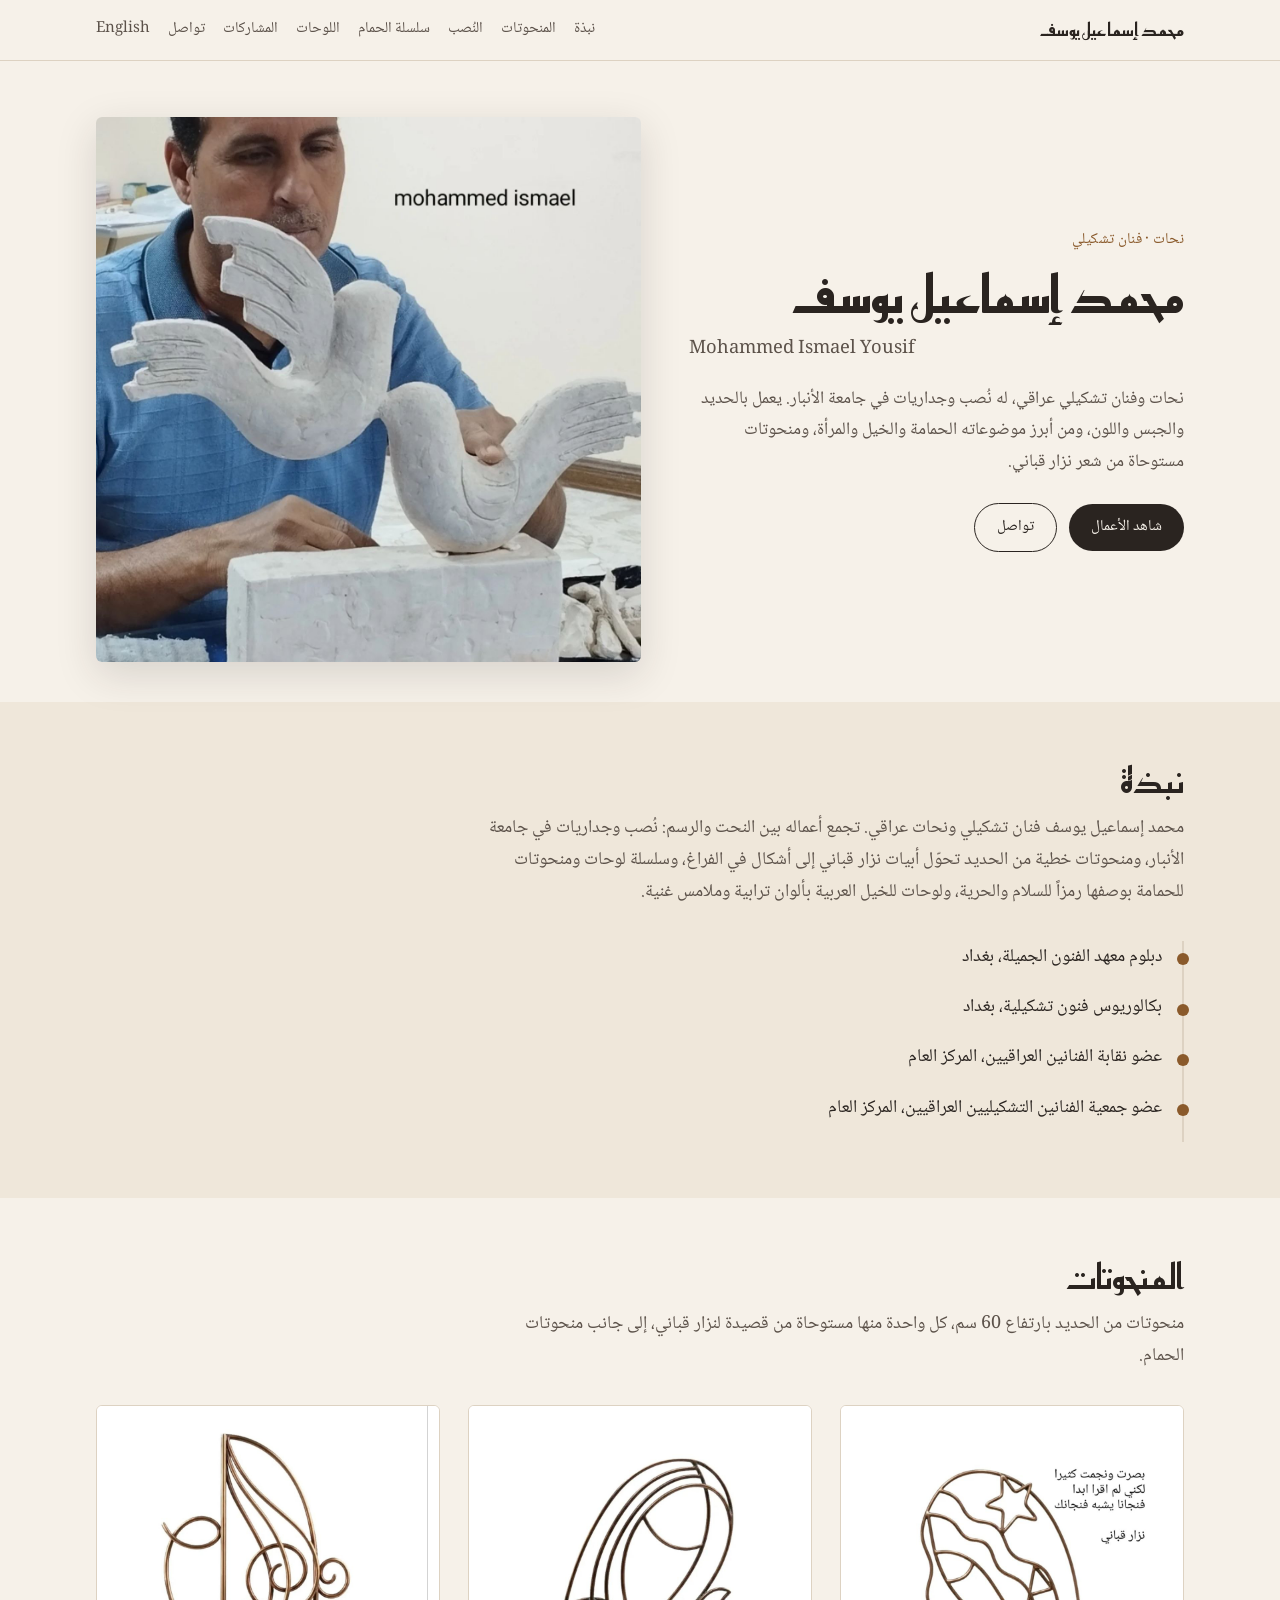
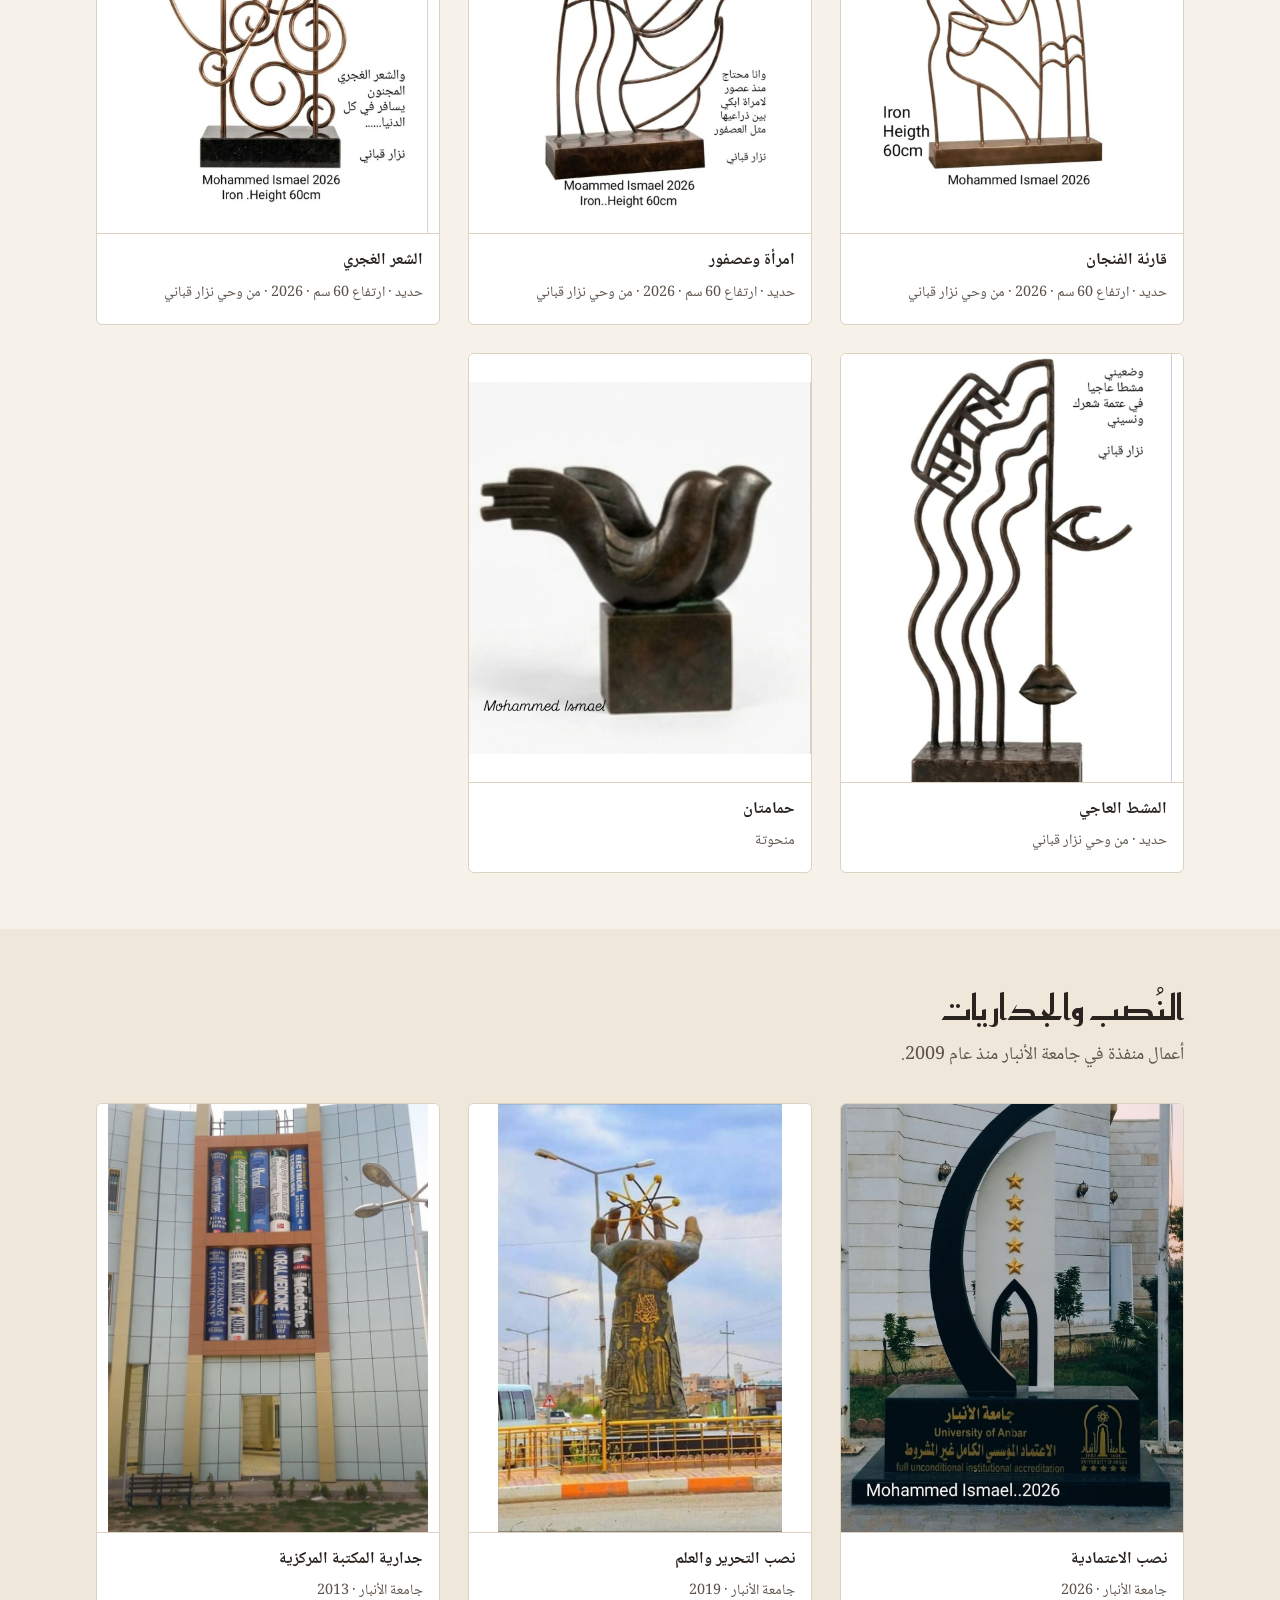
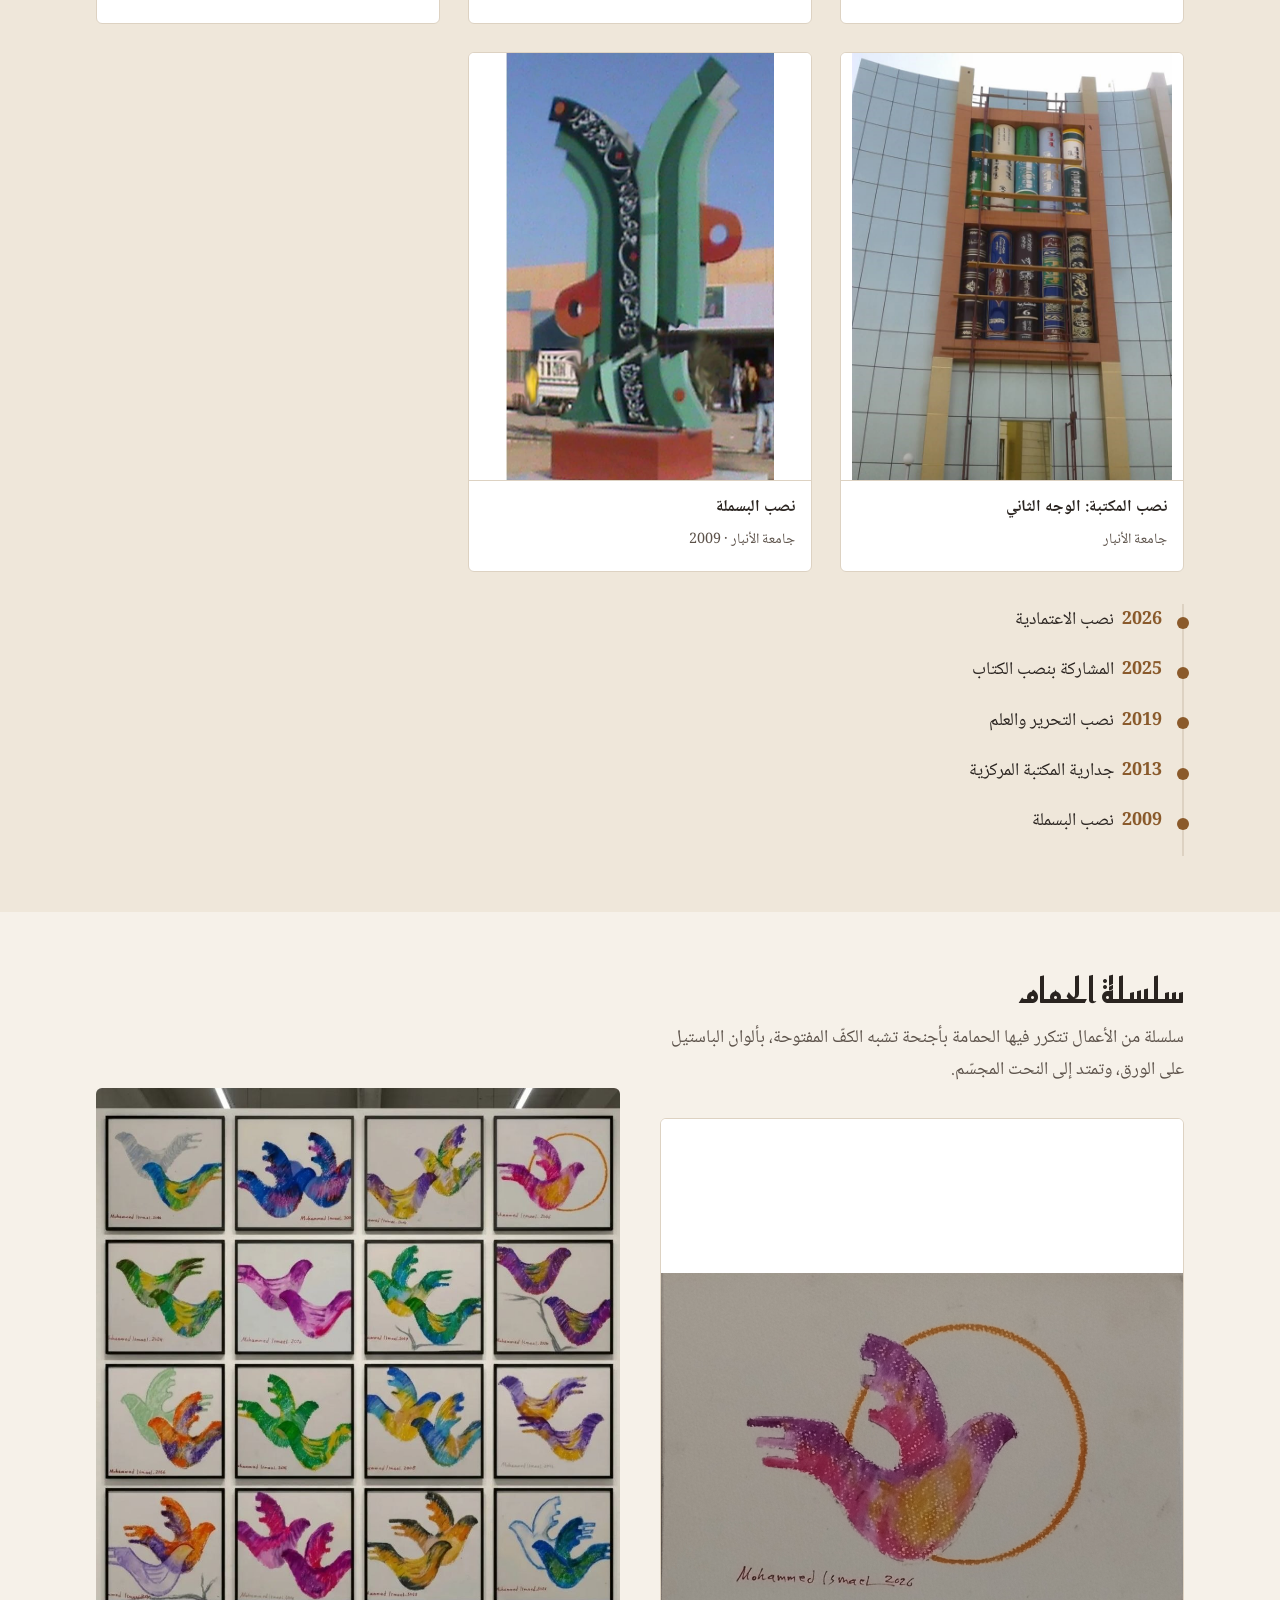
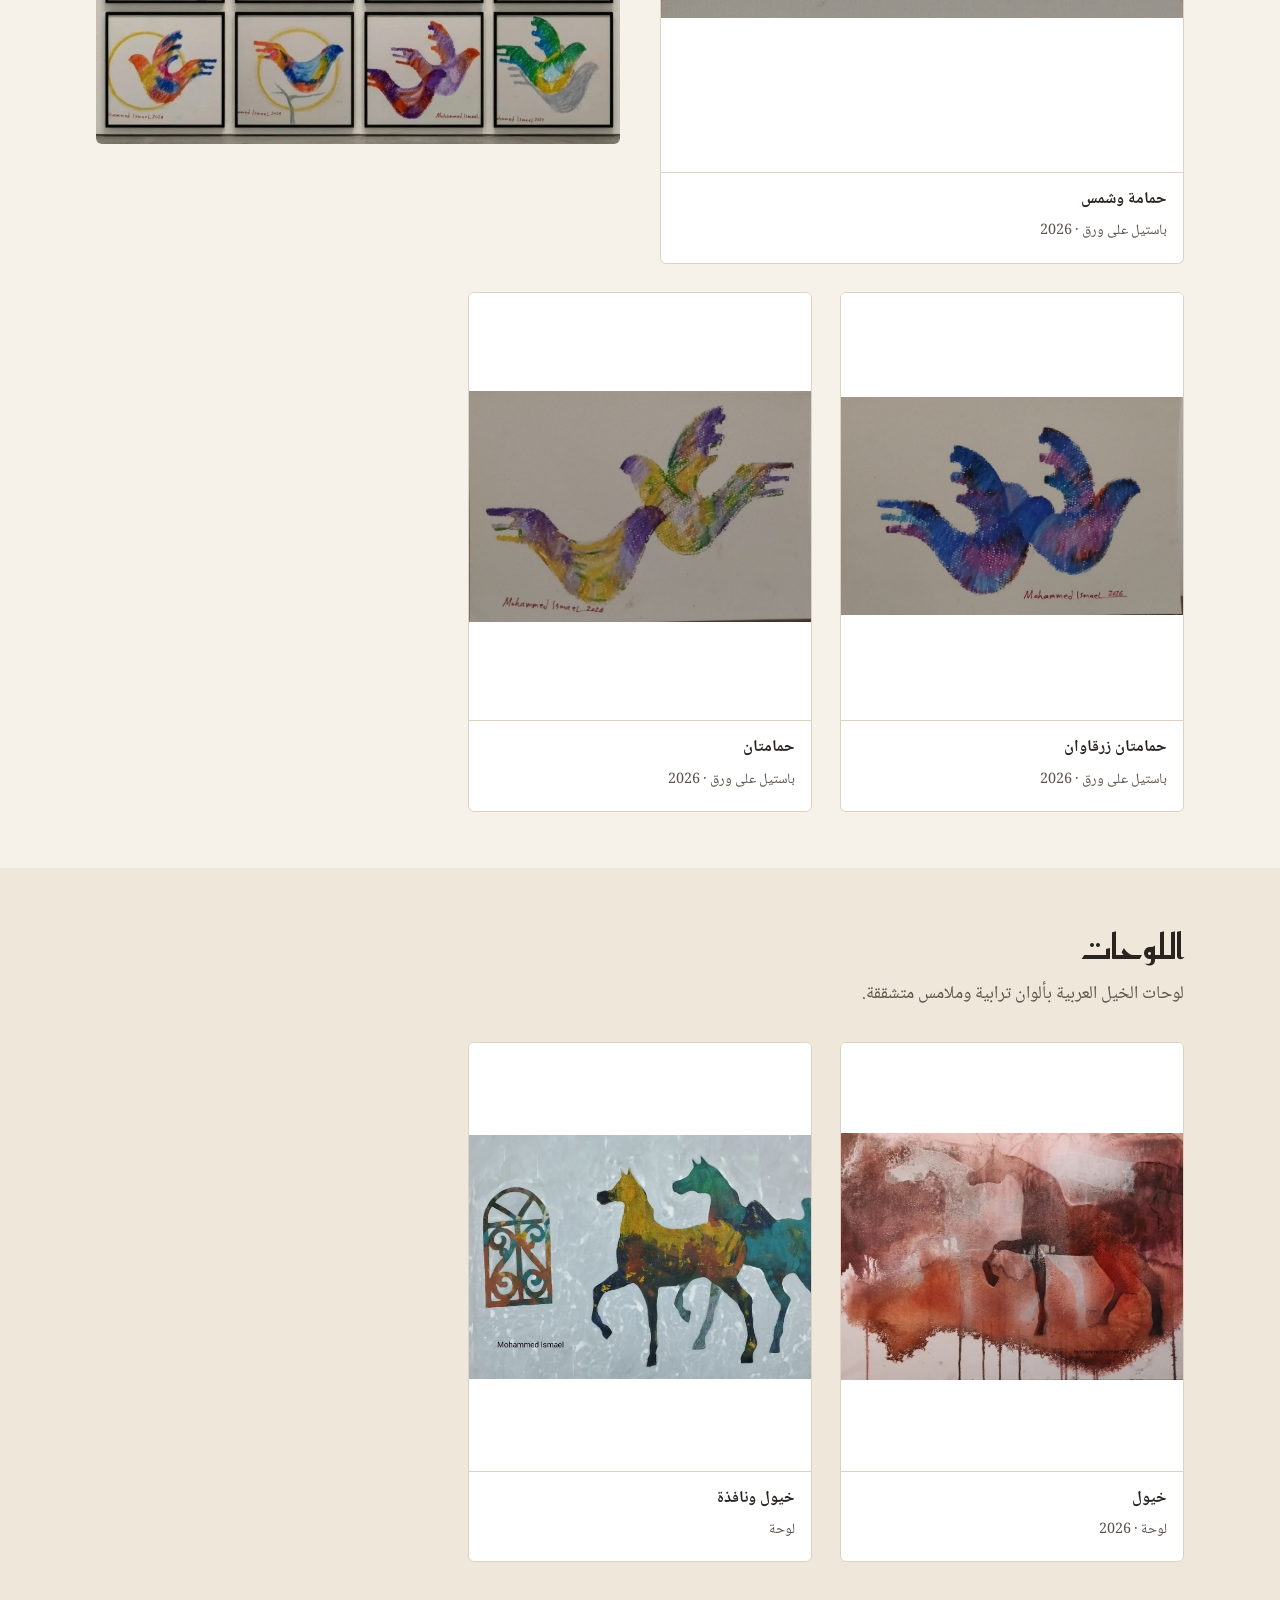
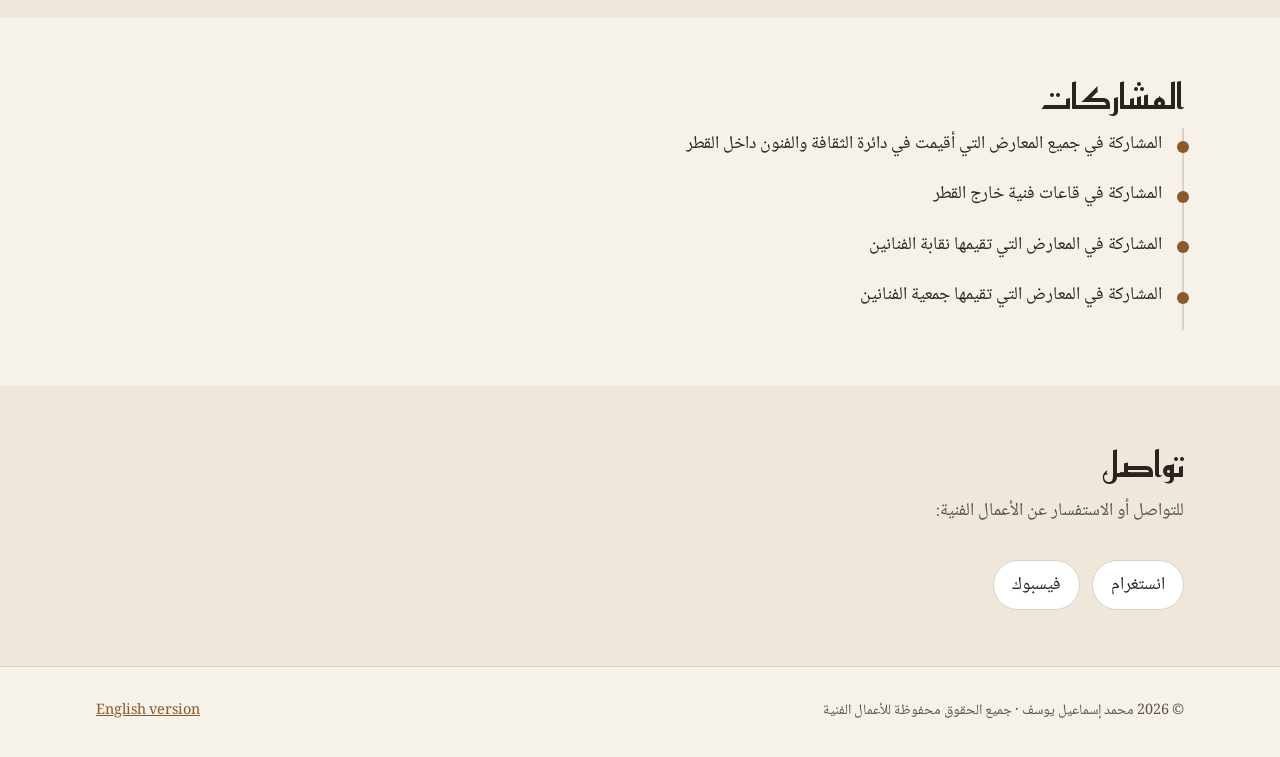
==== index.html @ b10c2618 "Add files via upload" ====
<!doctype html>
<html lang="ar" dir="rtl">
<head>
  <meta charset="utf-8">
  <meta name="viewport" content="width=device-width, initial-scale=1">
  <title>محمد إسماعيل يوسف | نحات وفنان تشكيلي</title>
  <meta name="description" content="الموقع الرسمي للفنان محمد إسماعيل يوسف (Mohammed Ismael)، نحات وفنان تشكيلي عراقي. نُصب وجداريات في جامعة الأنبار، ومنحوتات الحديد المستوحاة من شعر نزار قباني، وسلسلة الحمام، ولوحات الخيول.">
  <meta name="author" content="محمد إسماعيل يوسف">
  <link rel="canonical" href="https://mohammedismael-art.github.io/">
  <link rel="alternate" hreflang="ar" href="https://mohammedismael-art.github.io/">
  <link rel="alternate" hreflang="en" href="https://mohammedismael-art.github.io/en/">
  <link rel="alternate" hreflang="x-default" href="https://mohammedismael-art.github.io/">

  <meta property="og:type" content="profile">
  <meta property="og:title" content="محمد إسماعيل يوسف | نحات وفنان تشكيلي">
  <meta property="og:description" content="منحوتات ونُصب ولوحات الفنان محمد إسماعيل يوسف.">
  <meta property="og:url" content="https://mohammedismael-art.github.io/">
  <meta property="og:image" content="https://mohammedismael-art.github.io/images/artist-mohammed-ismael-studio.jpg">
  <meta property="og:locale" content="ar_IQ">
  <meta name="twitter:card" content="summary_large_image">

  <link rel="preconnect" href="https://fonts.googleapis.com">
  <link rel="preconnect" href="https://fonts.gstatic.com" crossorigin>
  <link href="https://fonts.googleapis.com/css2?family=Noto+Naskh+Arabic:wght@400;600&family=Reem+Kufi:wght@500;600&display=swap" rel="stylesheet">
  <link rel="stylesheet" href="style.css">

  <script type="application/ld+json">
  {
    "@context": "https://schema.org",
    "@graph": [
      {
        "@type": "ProfilePage",
        "@id": "https://mohammedismael-art.github.io/#profile",
        "url": "https://mohammedismael-art.github.io/",
        "name": "محمد إسماعيل يوسف | نحات وفنان تشكيلي",
        "inLanguage": "ar",
        "mainEntity": { "@id": "https://mohammedismael-art.github.io/#person" }
      },
      {
        "@type": "Person",
        "@id": "https://mohammedismael-art.github.io/#person",
        "name": "محمد إسماعيل يوسف",
        "alternateName": ["Mohammed Ismael", "Mohammed Ismael Yousif", "Mohammed Ismaeil", "Mohammed Asmaeil", "محمد إسماعيل", "محمد اسماعيل"],
        "gender": "Male",
        "url": "https://mohammedismael-art.github.io/",
        "image": "https://mohammedismael-art.github.io/images/artist-mohammed-ismael-studio.jpg",
        "description": "نحات وفنان تشكيلي عراقي، له نُصب وجداريات في جامعة الأنبار.",
        "jobTitle": "نحات وفنان تشكيلي",
        "nationality": { "@type": "Country", "name": "العراق", "sameAs": "https://www.wikidata.org/wiki/Q796" },
        "affiliation": {
          "@type": "CollegeOrUniversity",
          "name": "جامعة الأنبار",
          "alternateName": "University of Anbar",
          "url": "https://www.uoanbar.edu.iq/",
          "sameAs": [
            "https://www.wikidata.org/wiki/Q7895053",
            "https://ar.wikipedia.org/wiki/جامعة_الأنبار",
            "https://en.wikipedia.org/wiki/University_of_Anbar"
          ]
        },
        "hasOccupation": [
          { "@type": "Occupation", "name": "نحات", "sameAs": "https://www.wikidata.org/wiki/Q1281618" },
          { "@type": "Occupation", "name": "رسام", "sameAs": "https://www.wikidata.org/wiki/Q1028181" }
        ],
        "alumniOf": { "@type": "EducationalOrganization", "name": "معهد الفنون الجميلة، بغداد" },
        "memberOf": [
          { "@type": "Organization", "name": "نقابة الفنانين العراقيين", "sameAs": "https://www.wikidata.org/wiki/Q71726394" },
          { "@type": "Organization", "name": "جمعية الفنانين التشكيليين العراقيين" }
        ],
        "knowsAbout": ["النحت", "النُصب العامة", "نحت الحديد", "الرسم", "الفن التشكيلي", "Sculpture", "Painting"],
        "knowsLanguage": "ar",
        "sameAs": [
          "https://www.instagram.com/mohammed.asmaeil/",
          "https://www.facebook.com/mohamedasmaeil"
        ]
      },
      {
        "@type": "VisualArtwork",
        "name": "قارئة الفنجان",
        "image": "https://mohammedismael-art.github.io/images/iron-sculpture-coffee-cup.jpg",
        "artform": "Sculpture",
        "artMedium": "حديد",
        "height": { "@type": "QuantitativeValue", "value": 60, "unitCode": "CMT" },
        "dateCreated": "2026",
        "creator": { "@id": "https://mohammedismael-art.github.io/#person" }
      },
      {
        "@type": "VisualArtwork",
        "name": "امرأة وعصفور",
        "image": "https://mohammedismael-art.github.io/images/iron-sculpture-woman-dove.jpg",
        "artform": "Sculpture",
        "artMedium": "حديد",
        "height": { "@type": "QuantitativeValue", "value": 60, "unitCode": "CMT" },
        "dateCreated": "2026",
        "creator": { "@id": "https://mohammedismael-art.github.io/#person" }
      },
      {
        "@type": "VisualArtwork",
        "name": "الشعر الغجري",
        "image": "https://mohammedismael-art.github.io/images/iron-sculpture-spirals.jpg",
        "artform": "Sculpture",
        "artMedium": "حديد",
        "height": { "@type": "QuantitativeValue", "value": 60, "unitCode": "CMT" },
        "dateCreated": "2026",
        "creator": { "@id": "https://mohammedismael-art.github.io/#person" }
      },
      {
        "@type": "VisualArtwork",
        "name": "نصب الاعتمادية",
        "alternateName": "Accreditation Monument, University of Anbar",
        "image": "https://mohammedismael-art.github.io/images/university-of-anbar-monument.jpg",
        "artform": "Sculpture",
        "dateCreated": "2026",
        "locationCreated": { "@type": "Place", "name": "جامعة الأنبار، الرمادي، العراق" },
        "creator": { "@id": "https://mohammedismael-art.github.io/#person" }
      },
      {
        "@type": "VisualArtwork",
        "name": "نصب التحرير والعلم",
        "alternateName": "Liberation and Science Monument",
        "image": "https://mohammedismael-art.github.io/images/liberation-and-science-monument.jpg",
        "artform": "Sculpture",
        "dateCreated": "2019",
        "locationCreated": { "@type": "Place", "name": "جامعة الأنبار، الرمادي، العراق" },
        "creator": { "@id": "https://mohammedismael-art.github.io/#person" }
      },
      {
        "@type": "VisualArtwork",
        "name": "جدارية المكتبة المركزية",
        "alternateName": "Central Library Mural",
        "image": "https://mohammedismael-art.github.io/images/central-library-mural-english-books.jpg",
        "artform": "Mural",
        "dateCreated": "2013",
        "locationCreated": { "@type": "Place", "name": "جامعة الأنبار، الرمادي، العراق" },
        "creator": { "@id": "https://mohammedismael-art.github.io/#person" }
      },
      {
        "@type": "VisualArtwork",
        "name": "نصب المكتبة: الوجه الثاني",
        "alternateName": "Library Monument, second face",
        "image": "https://mohammedismael-art.github.io/images/central-library-mural-arabic-books.jpg",
        "artform": "Mural",
        "locationCreated": { "@type": "Place", "name": "جامعة الأنبار، الرمادي، العراق" },
        "creator": { "@id": "https://mohammedismael-art.github.io/#person" }
      },
      {
        "@type": "VisualArtwork",
        "name": "نصب البسملة",
        "alternateName": "Basmala Monument",
        "image": "https://mohammedismael-art.github.io/images/basmala-monument.jpg",
        "artform": "Sculpture",
        "dateCreated": "2009",
        "locationCreated": { "@type": "Place", "name": "جامعة الأنبار، الرمادي، العراق" },
        "creator": { "@id": "https://mohammedismael-art.github.io/#person" }
      },
      {
        "@type": "VisualArtwork",
        "name": "سلسلة الحمام",
        "image": "https://mohammedismael-art.github.io/images/doves-series-exhibition-wall.jpg",
        "artform": "Painting",
        "creator": { "@id": "https://mohammedismael-art.github.io/#person" }
      }
    ]
  }
  </script>
</head>
<body dir="rtl">

<header class="site-header">
  <div class="wrap">
    <a class="brand" href="./">محمد إسماعيل يوسف</a>
    <nav class="nav" aria-label="القائمة">
      <a href="#about">نبذة</a>
      <a href="#sculpture">المنحوتات</a>
      <a href="#monuments">النُصب</a>
      <a href="#doves">سلسلة الحمام</a>
      <a href="#paintings">اللوحات</a>
      <a href="#participations">المشاركات</a>
      <a href="#contact">تواصل</a>
      <a href="en/" lang="en" hreflang="en">English</a>
    </nav>
  </div>
</header>

<main>
  <section class="hero">
    <div class="wrap">
      <div>
        <p class="eyebrow">نحات · فنان تشكيلي</p>
        <h1>محمد إسماعيل يوسف</h1>
        <p class="alt-name" lang="en" dir="ltr">Mohammed Ismael Yousif</p>
        <p class="lead">
          نحات وفنان تشكيلي عراقي، له نُصب وجداريات في جامعة الأنبار. يعمل بالحديد والجبس واللون،
          ومن أبرز موضوعاته الحمامة والخيل والمرأة، ومنحوتات مستوحاة من شعر نزار قباني.
        </p>
        <a class="btn" href="#sculpture">شاهد الأعمال</a>
        <a class="btn ghost" href="#contact">تواصل</a>
      </div>
      <img src="images/artist-mohammed-ismael-studio.jpg" width="1280" height="1280"
           alt="الفنان محمد إسماعيل يوسف يعمل على منحوتة حمامة من الجبس في مرسمه">
    </div>
  </section>

  <section id="about" class="alt">
    <div class="wrap">
      <h2>نبذة</h2>
      <p class="section-intro">
        محمد إسماعيل يوسف فنان تشكيلي ونحات عراقي.
        تجمع أعماله بين النحت والرسم: نُصب وجداريات في جامعة الأنبار، ومنحوتات خطية من الحديد تحوّل أبيات نزار قباني إلى أشكال في الفراغ،
        وسلسلة لوحات ومنحوتات للحمامة بوصفها رمزاً للسلام والحرية، ولوحات للخيل العربية بألوان ترابية وملامس غنية.
      </p>
      <ul class="timeline">
        <li>دبلوم معهد الفنون الجميلة، بغداد</li>
        <li>بكالوريوس فنون تشكيلية، بغداد</li>
        <li>عضو نقابة الفنانين العراقيين، المركز العام</li>
        <li>عضو جمعية الفنانين التشكيليين العراقيين، المركز العام</li>
      </ul>
    </div>
  </section>

  <section id="sculpture">
    <div class="wrap">
      <h2>المنحوتات</h2>
      <p class="section-intro">منحوتات من الحديد بارتفاع 60 سم، كل واحدة منها مستوحاة من قصيدة لنزار قباني، إلى جانب منحوتات الحمام.</p>
      <div class="gallery">
        <figure>
          <a href="images/iron-sculpture-coffee-cup.jpg"><img src="images/iron-sculpture-coffee-cup.jpg" width="960" height="1280" loading="lazy" alt="منحوتة حديد لامرأة تحمل فنجاناً تعلوها نجمة، للفنان محمد إسماعيل"></a>
          <figcaption><strong>قارئة الفنجان</strong><span>حديد · ارتفاع 60 سم · 2026 · من وحي نزار قباني</span></figcaption>
        </figure>
        <figure>
          <a href="images/iron-sculpture-woman-dove.jpg"><img src="images/iron-sculpture-woman-dove.jpg" width="960" height="1280" loading="lazy" alt="منحوتة حديد لامرأة تحتضن عصفوراً، للفنان محمد إسماعيل"></a>
          <figcaption><strong>امرأة وعصفور</strong><span>حديد · ارتفاع 60 سم · 2026 · من وحي نزار قباني</span></figcaption>
        </figure>
        <figure>
          <a href="images/iron-sculpture-spirals.jpg"><img src="images/iron-sculpture-spirals.jpg" width="961" height="1280" loading="lazy" alt="منحوتة حديد بخطوط حلزونية تمثل الشعر المتطاير، للفنان محمد إسماعيل"></a>
          <figcaption><strong>الشعر الغجري</strong><span>حديد · ارتفاع 60 سم · 2026 · من وحي نزار قباني</span></figcaption>
        </figure>
        <figure>
          <a href="images/iron-sculpture-comb.jpg"><img src="images/iron-sculpture-comb.jpg" width="960" height="1280" loading="lazy" alt="منحوتة حديد لوجه امرأة بشعر متموج ومشط، للفنان محمد إسماعيل"></a>
          <figcaption><strong>المشط العاجي</strong><span>حديد · من وحي نزار قباني</span></figcaption>
        </figure>
        <figure>
          <a href="images/bronze-doves-sculpture.jpg"><img src="images/bronze-doves-sculpture.jpg" width="1176" height="1280" loading="lazy" alt="منحوتة حمامتين متلاصقتين على قاعدة، للفنان محمد إسماعيل"></a>
          <figcaption><strong>حمامتان</strong><span>منحوتة</span></figcaption>
        </figure>
      </div>
    </div>
  </section>

  <section id="monuments" class="alt">
    <div class="wrap">
      <h2>النُصب والجداريات</h2>
      <p class="section-intro">أعمال منفذة في جامعة الأنبار منذ عام 2009.</p>
      <div class="gallery">
        <figure>
          <a href="images/university-of-anbar-monument.jpg"><img src="images/university-of-anbar-monument.jpg" width="1024" height="1280" loading="lazy" alt="نصب الاعتمادية في جامعة الأنبار، للفنان محمد إسماعيل يوسف"></a>
          <figcaption><strong>نصب الاعتمادية</strong><span>جامعة الأنبار · 2026</span></figcaption>
        </figure>
        <figure>
          <a href="images/liberation-and-science-monument.jpg"><img src="images/liberation-and-science-monument.jpg" width="720" height="1087" loading="lazy" alt="نصب التحرير والعلم: كفّ تحمل نموذج الذرّة وعليها نقوش بارزة، للفنان محمد إسماعيل يوسف"></a>
          <figcaption><strong>نصب التحرير والعلم</strong><span>جامعة الأنبار · 2019</span></figcaption>
        </figure>
        <figure>
          <a href="images/central-library-mural-english-books.jpg"><img src="images/central-library-mural-english-books.jpg" width="720" height="960" loading="lazy" alt="جدارية المكتبة المركزية: رفّان من كتب عملاقة على واجهة المبنى، للفنان محمد إسماعيل يوسف"></a>
          <figcaption><strong>جدارية المكتبة المركزية</strong><span>جامعة الأنبار · 2013</span></figcaption>
        </figure>
        <figure>
          <a href="images/central-library-mural-arabic-books.jpg"><img src="images/central-library-mural-arabic-books.jpg" width="720" height="960" loading="lazy" alt="نصب المكتبة، الوجه الثاني: كتب عملاقة بعناوين عربية مزخرفة، للفنان محمد إسماعيل يوسف"></a>
          <figcaption><strong>نصب المكتبة: الوجه الثاني</strong><span>جامعة الأنبار</span></figcaption>
        </figure>
        <figure>
          <a href="images/basmala-monument.jpg"><img src="images/basmala-monument.jpg" width="720" height="1152" loading="lazy" alt="نصب البسملة: نصب ملوّن بالأخضر والأحمر يتوسطه خط عربي، للفنان محمد إسماعيل يوسف"></a>
          <figcaption><strong>نصب البسملة</strong><span>جامعة الأنبار · 2009</span></figcaption>
        </figure>
      </div>
      <ul class="timeline" style="margin-top:32px">
        <li><span class="year">2026</span>نصب الاعتمادية</li>
        <li><span class="year">2025</span>المشاركة بنصب الكتاب</li>
        <li><span class="year">2019</span>نصب التحرير والعلم</li>
        <li><span class="year">2013</span>جدارية المكتبة المركزية</li>
        <li><span class="year">2009</span>نصب البسملة</li>
      </ul>
    </div>
  </section>

  <section id="doves">
    <div class="wrap feature">
      <div>
        <h2>سلسلة الحمام</h2>
        <p class="section-intro">
          سلسلة من الأعمال تتكرر فيها الحمامة بأجنحة تشبه الكفّ المفتوحة، بألوان الباستيل على الورق،
          وتمتد إلى النحت المجسّم.
        </p>
        <div class="gallery">
          <figure>
            <a href="images/dove-and-sun-pastel.jpg"><img src="images/dove-and-sun-pastel.jpg" width="1585" height="1048" loading="lazy" alt="لوحة حمامة بالوردي والبنفسجي داخل دائرة برتقالية، محمد إسماعيل 2026"></a>
            <figcaption><strong>حمامة وشمس</strong><span>باستيل على ورق · 2026</span></figcaption>
          </figure>
        </div>
      </div>
      <img src="images/doves-series-exhibition-wall.jpg" width="1022" height="1280" loading="lazy"
           alt="عشرون لوحة من سلسلة الحمام معروضة على جدار معرض">
    </div>
    <div class="wrap" style="margin-top:28px">
      <div class="gallery">
        <figure>
          <a href="images/two-doves-blue-pastel.jpg"><img src="images/two-doves-blue-pastel.jpg" width="1599" height="1019" loading="lazy" alt="لوحة حمامتين بالأزرق والبنفسجي، محمد إسماعيل 2026"></a>
          <figcaption><strong>حمامتان زرقاوان</strong><span>باستيل على ورق · 2026</span></figcaption>
        </figure>
        <figure>
          <a href="images/two-doves-purple-yellow-pastel.jpg"><img src="images/two-doves-purple-yellow-pastel.jpg" width="1600" height="1083" loading="lazy" alt="لوحة حمامتين بالبنفسجي والأصفر، محمد إسماعيل 2026"></a>
          <figcaption><strong>حمامتان</strong><span>باستيل على ورق · 2026</span></figcaption>
        </figure>
      </div>
    </div>
  </section>

  <section id="paintings" class="alt">
    <div class="wrap">
      <h2>اللوحات</h2>
      <p class="section-intro">لوحات الخيل العربية بألوان ترابية وملامس متشققة.</p>
      <div class="gallery">
        <figure>
          <a href="images/horses-painting-earth-tones.jpg"><img src="images/horses-painting-earth-tones.jpg" width="1080" height="780" loading="lazy" alt="لوحة خيول بألوان بنية وبرتقالية متدفقة، محمد إسماعيل 2026"></a>
          <figcaption><strong>خيول</strong><span>لوحة · 2026</span></figcaption>
        </figure>
        <figure>
          <a href="images/horses-and-window-painting.jpg"><img src="images/horses-and-window-painting.jpg" width="1280" height="912" loading="lazy" alt="لوحة حصانين ملونين بجانب نافذة تراثية، محمد إسماعيل"></a>
          <figcaption><strong>خيول ونافذة</strong><span>لوحة</span></figcaption>
        </figure>
      </div>
    </div>
  </section>

  <section id="participations">
    <div class="wrap">
      <h2>المشاركات</h2>
      <ul class="timeline">
        <li>المشاركة في جميع المعارض التي أقيمت في دائرة الثقافة والفنون داخل القطر</li>
        <li>المشاركة في قاعات فنية خارج القطر</li>
        <li>المشاركة في المعارض التي تقيمها نقابة الفنانين</li>
        <li>المشاركة في المعارض التي تقيمها جمعية الفنانين</li>
      </ul>
    </div>
  </section>

  <section id="contact" class="alt">
    <div class="wrap">
      <h2>تواصل</h2>
      <p class="section-intro">للتواصل أو الاستفسار عن الأعمال الفنية:</p>
      <ul class="links">
        <li><a href="https://www.instagram.com/mohammed.asmaeil/" rel="me noopener">انستغرام</a></li>
        <li><a href="https://www.facebook.com/mohamedasmaeil" rel="me noopener">فيسبوك</a></li>
      </ul>
    </div>
  </section>
</main>

<footer>
  <div class="wrap">
    <span>© 2026 محمد إسماعيل يوسف · جميع الحقوق محفوظة للأعمال الفنية</span>
    <a href="en/" lang="en" hreflang="en">English version</a>
  </div>
</footer>

</body>
</html>
---- style.css ----
:root {
  --paper: #f6f1e9;
  --paper-2: #efe7da;
  --ink: #2a2420;
  --ink-soft: #5c524a;
  --bronze: #8a5a2b;
  --line: #ddd2c2;
  --radius: 6px;
  --max: 1120px;
}

* { box-sizing: border-box; }

html { scroll-behavior: smooth; }

body {
  margin: 0;
  background: var(--paper);
  color: var(--ink);
  font-family: "Noto Naskh Arabic", "Segoe UI", Tahoma, sans-serif;
  font-size: 18px;
  line-height: 1.8;
}

body[dir="ltr"] { font-family: "Inter", "Segoe UI", Arial, sans-serif; font-size: 17px; line-height: 1.7; }

h1, h2, h3, .brand { font-family: "Reem Kufi", "Noto Naskh Arabic", sans-serif; font-weight: 600; line-height: 1.3; }

a { color: var(--bronze); }

img { max-width: 100%; height: auto; display: block; }

.wrap { max-width: var(--max); margin: 0 auto; padding: 0 16px; }

/* Header */
.site-header {
  position: sticky; top: 0; z-index: 10;
  background: rgba(246, 241, 233, 0.94);
  backdrop-filter: blur(6px);
  border-bottom: 1px solid var(--line);
}
.site-header .wrap { display: flex; align-items: center; justify-content: space-between; gap: 16px; min-height: 60px; flex-wrap: wrap; }
.brand { font-size: 1.15rem; color: var(--ink); text-decoration: none; }
.nav { display: flex; gap: 18px; flex-wrap: wrap; font-size: 0.95rem; }
.nav a { color: var(--ink-soft); text-decoration: none; }
.nav a:hover { color: var(--bronze); }

/* Hero */
.hero { padding: 56px 0 40px; }
.hero .wrap { display: grid; grid-template-columns: 1fr 1.1fr; gap: 48px; align-items: center; }
.hero img { border-radius: var(--radius); box-shadow: 0 12px 40px rgba(42, 36, 32, 0.15); }
.eyebrow { color: var(--bronze); font-size: 0.95rem; letter-spacing: 0.02em; margin: 0 0 8px; }
.hero h1 { font-size: clamp(2rem, 5vw, 3.2rem); margin: 0 0 4px; }
.hero .alt-name { color: var(--ink-soft); font-size: 1.15rem; margin: 0 0 18px; }
.hero p.lead { font-size: 1.1rem; color: var(--ink-soft); margin: 0 0 24px; }
.btn {
  display: inline-block; padding: 10px 22px; border-radius: 999px;
  background: var(--ink); color: var(--paper); text-decoration: none; font-size: 0.95rem;
}
.btn.ghost { background: transparent; color: var(--ink); border: 1px solid var(--ink); margin-inline-start: 8px; }

/* Sections */
section { padding: 56px 0; }
section.alt { background: var(--paper-2); }
section h2 { font-size: clamp(1.6rem, 3.5vw, 2.2rem); margin: 0 0 8px; }
.section-intro { color: var(--ink-soft); max-width: 70ch; margin: 0 0 32px; }

/* Gallery */
.gallery { display: grid; grid-template-columns: repeat(auto-fill, minmax(260px, 1fr)); gap: 28px; }
.gallery figure { margin: 0; background: #fff; border: 1px solid var(--line); border-radius: var(--radius); overflow: hidden; }
.gallery a { display: block; aspect-ratio: 4 / 5; background: #fff; }
.gallery img { width: 100%; height: 100%; object-fit: contain; }
.gallery figcaption { padding: 12px 16px 16px; border-top: 1px solid var(--line); }
.gallery figcaption strong { display: block; font-size: 1.02rem; }
.gallery figcaption span { color: var(--ink-soft); font-size: 0.9rem; }

.feature { display: grid; grid-template-columns: 1fr 1fr; gap: 40px; align-items: center; }
.feature img { border-radius: var(--radius); }

/* Lists */
.timeline { list-style: none; padding: 0; margin: 0; border-inline-start: 2px solid var(--line); }
.timeline li { padding: 0 20px 18px; position: relative; }
.timeline li::before {
  content: ""; position: absolute; inset-inline-start: -7px; top: 0.7em;
  width: 12px; height: 12px; border-radius: 50%; background: var(--bronze);
}
.timeline .year { color: var(--bronze); font-weight: 700; margin-inline-end: 8px; }

.links { display: flex; flex-wrap: wrap; gap: 12px; padding: 0; margin: 0; list-style: none; }
.links a {
  display: inline-block; padding: 8px 18px; border: 1px solid var(--line); border-radius: 999px;
  background: #fff; color: var(--ink); text-decoration: none;
}
.links a:hover { border-color: var(--bronze); color: var(--bronze); }

footer { padding: 32px 0; border-top: 1px solid var(--line); color: var(--ink-soft); font-size: 0.9rem; }
footer .wrap { display: flex; justify-content: space-between; flex-wrap: wrap; gap: 12px; }

@media (max-width: 760px) {
  .hero { padding-top: 32px; }
  .hero .wrap, .feature { grid-template-columns: 1fr; gap: 28px; }
  .nav { gap: 12px; font-size: 0.9rem; }
  section { padding: 40px 0; }
}
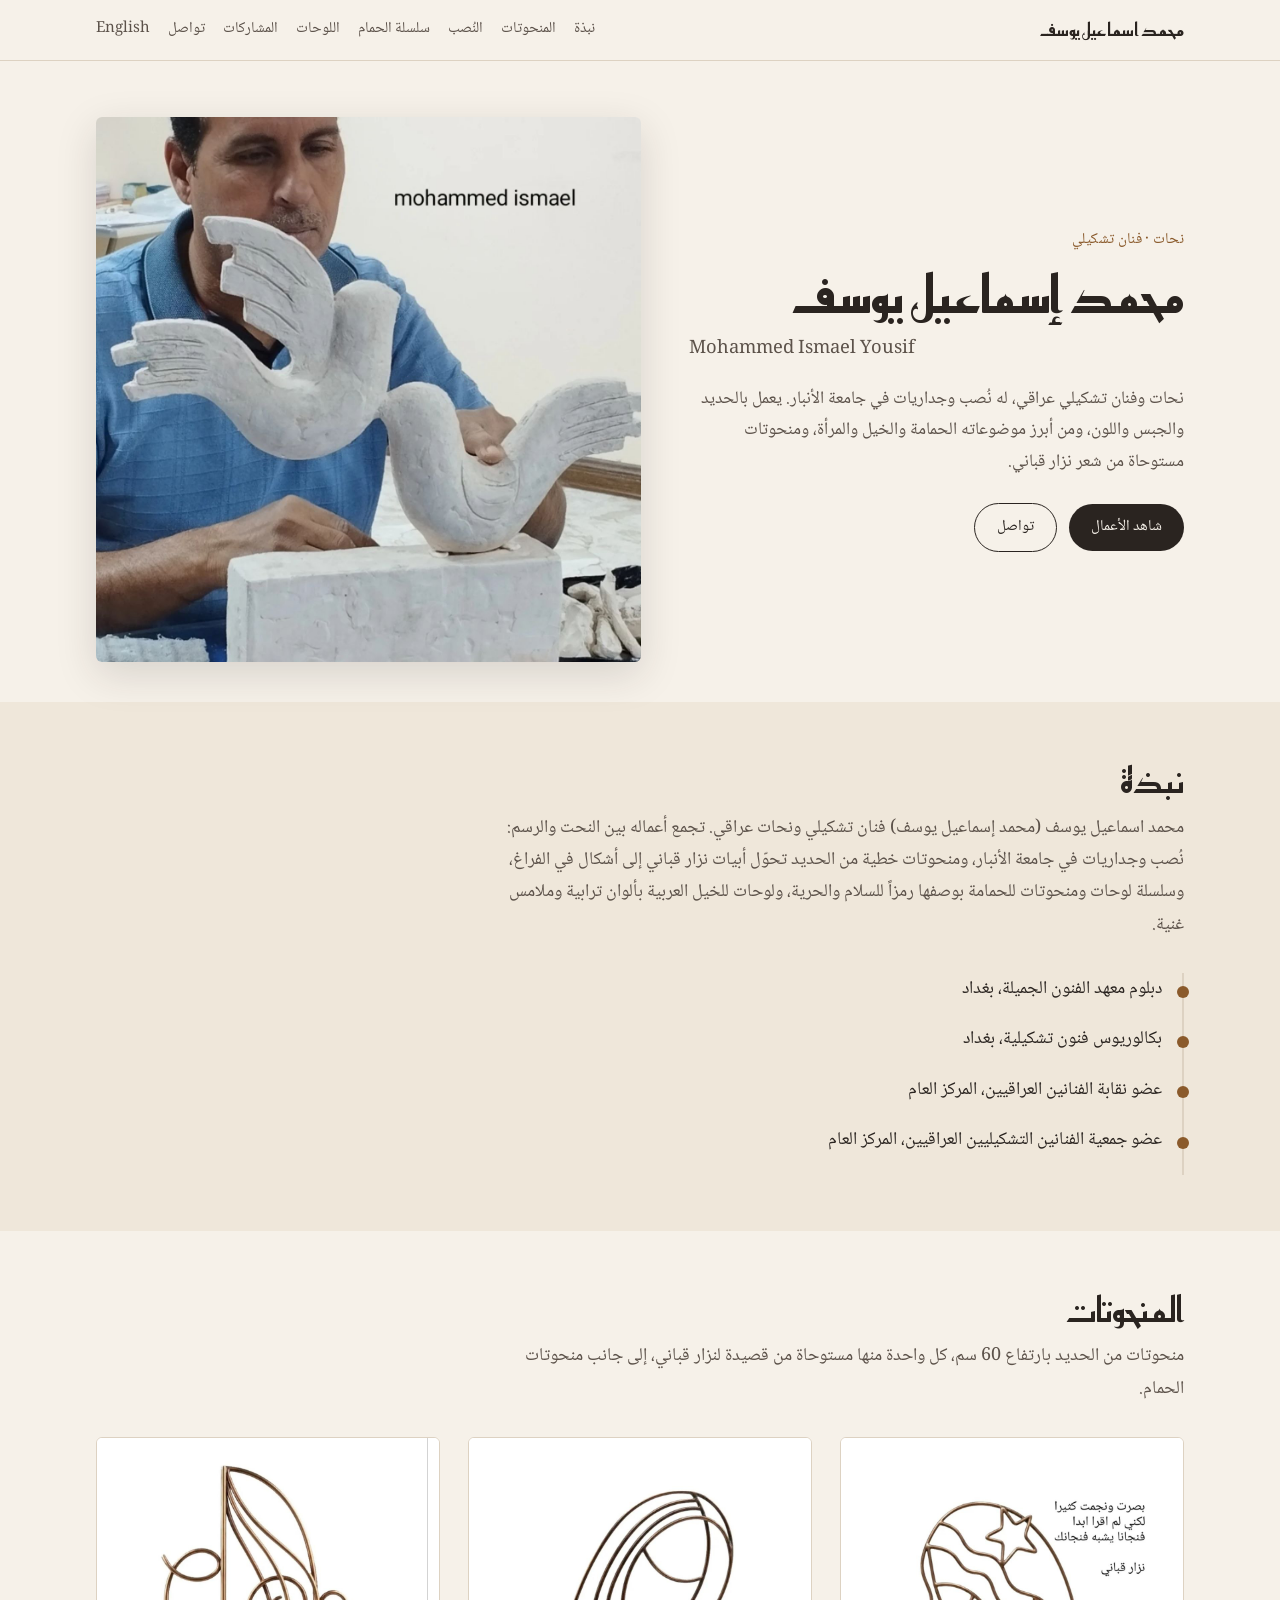
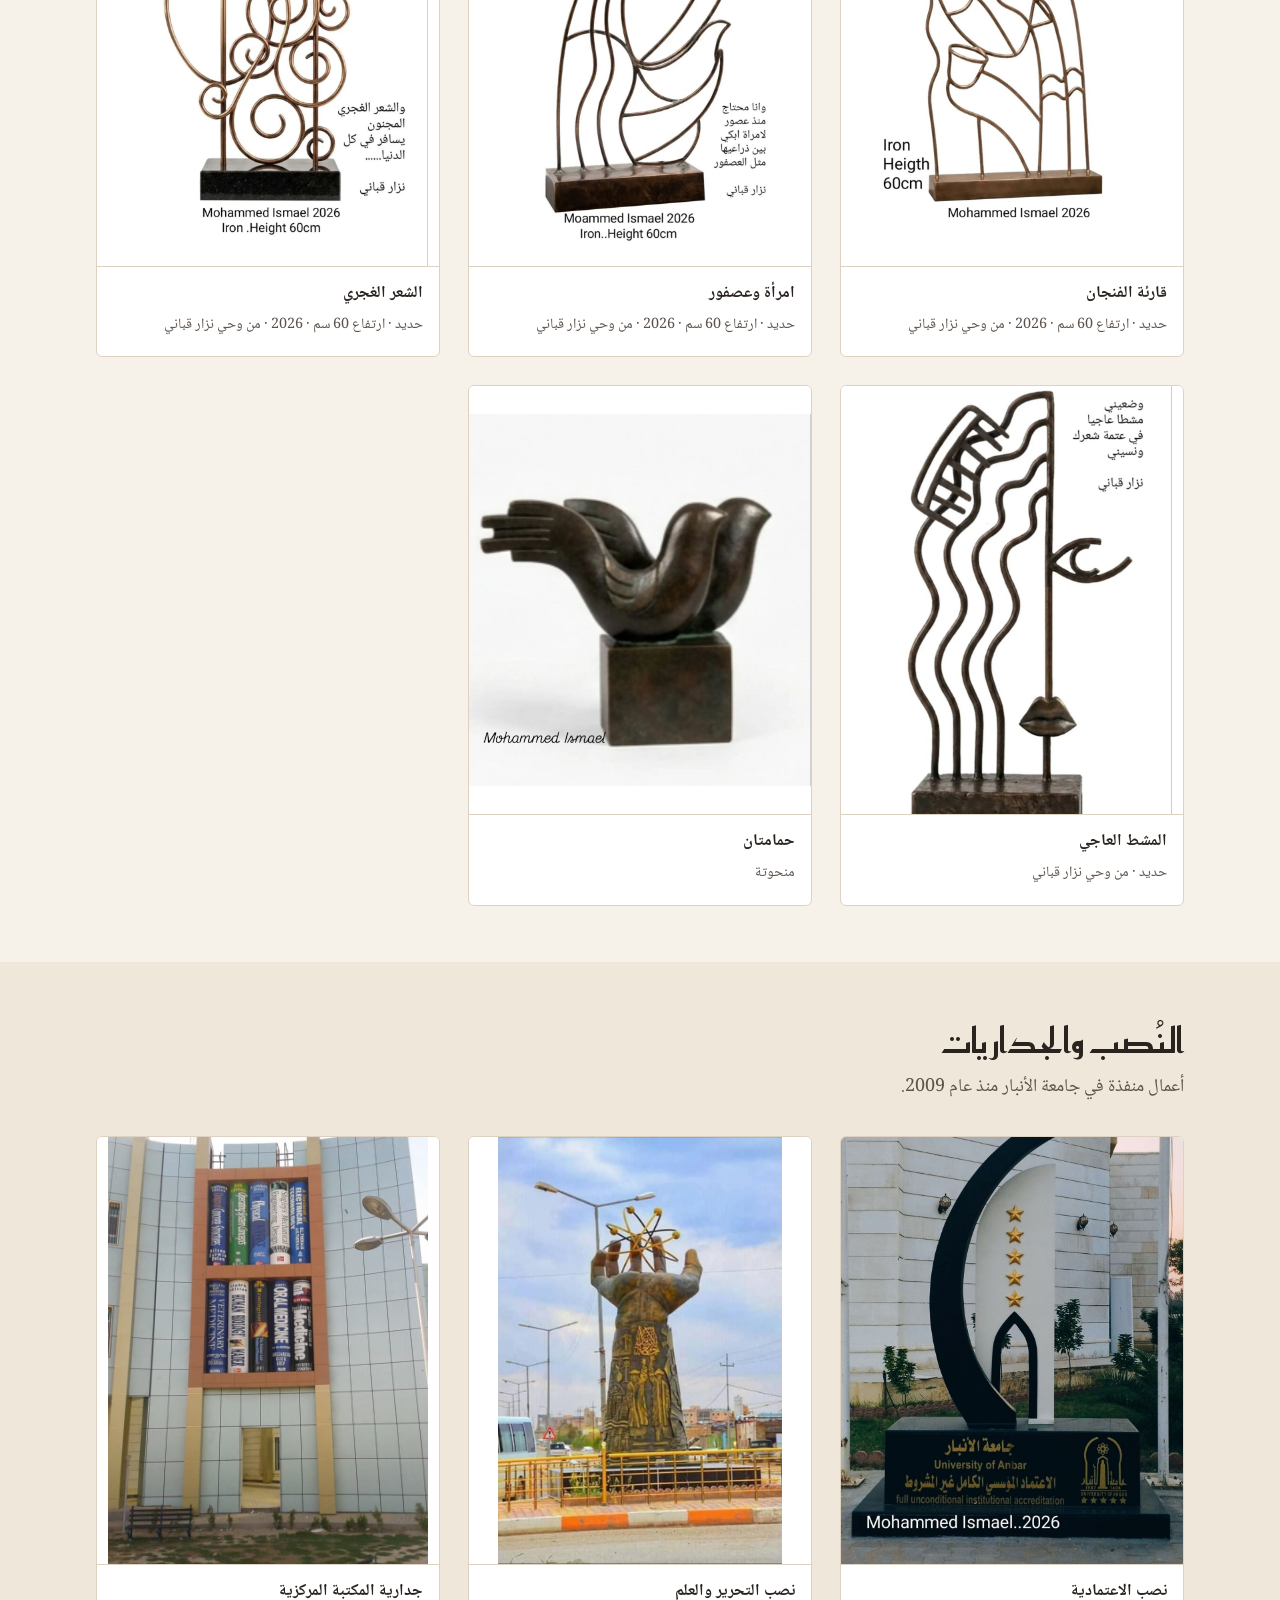
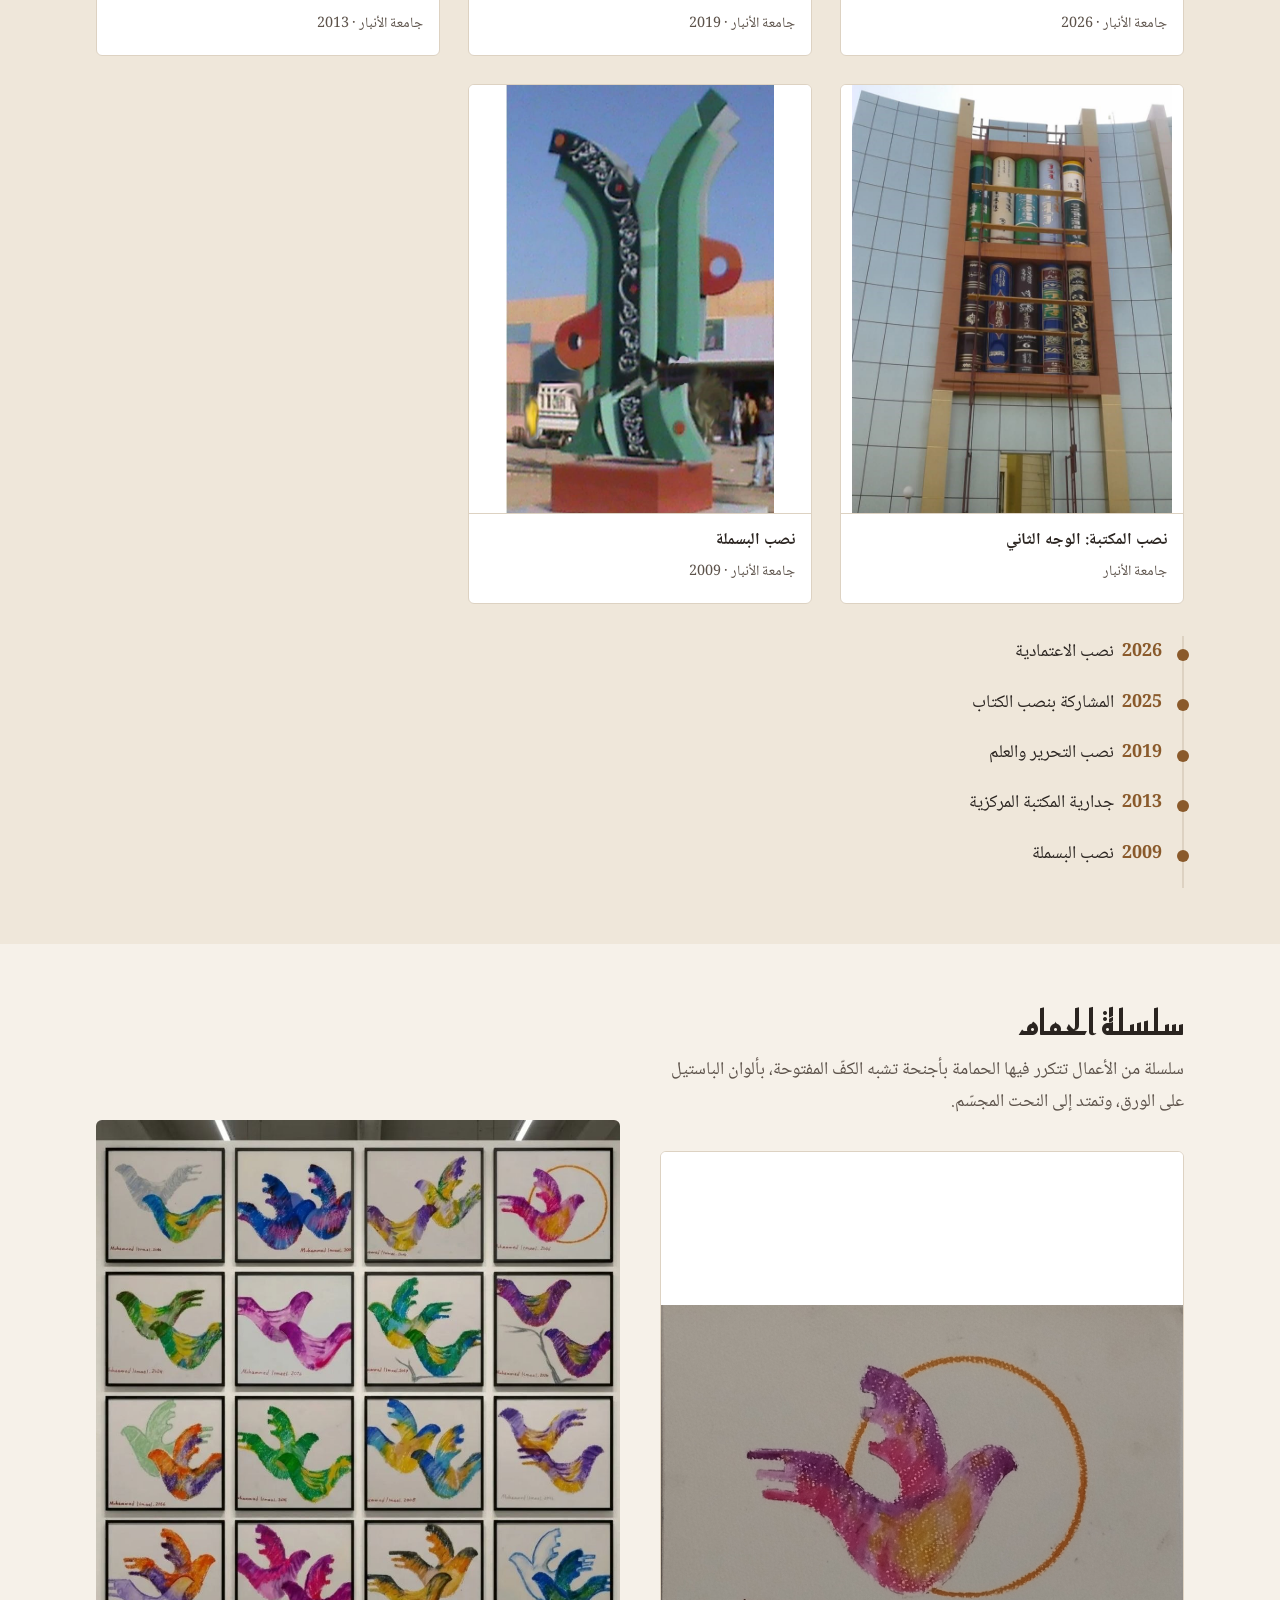
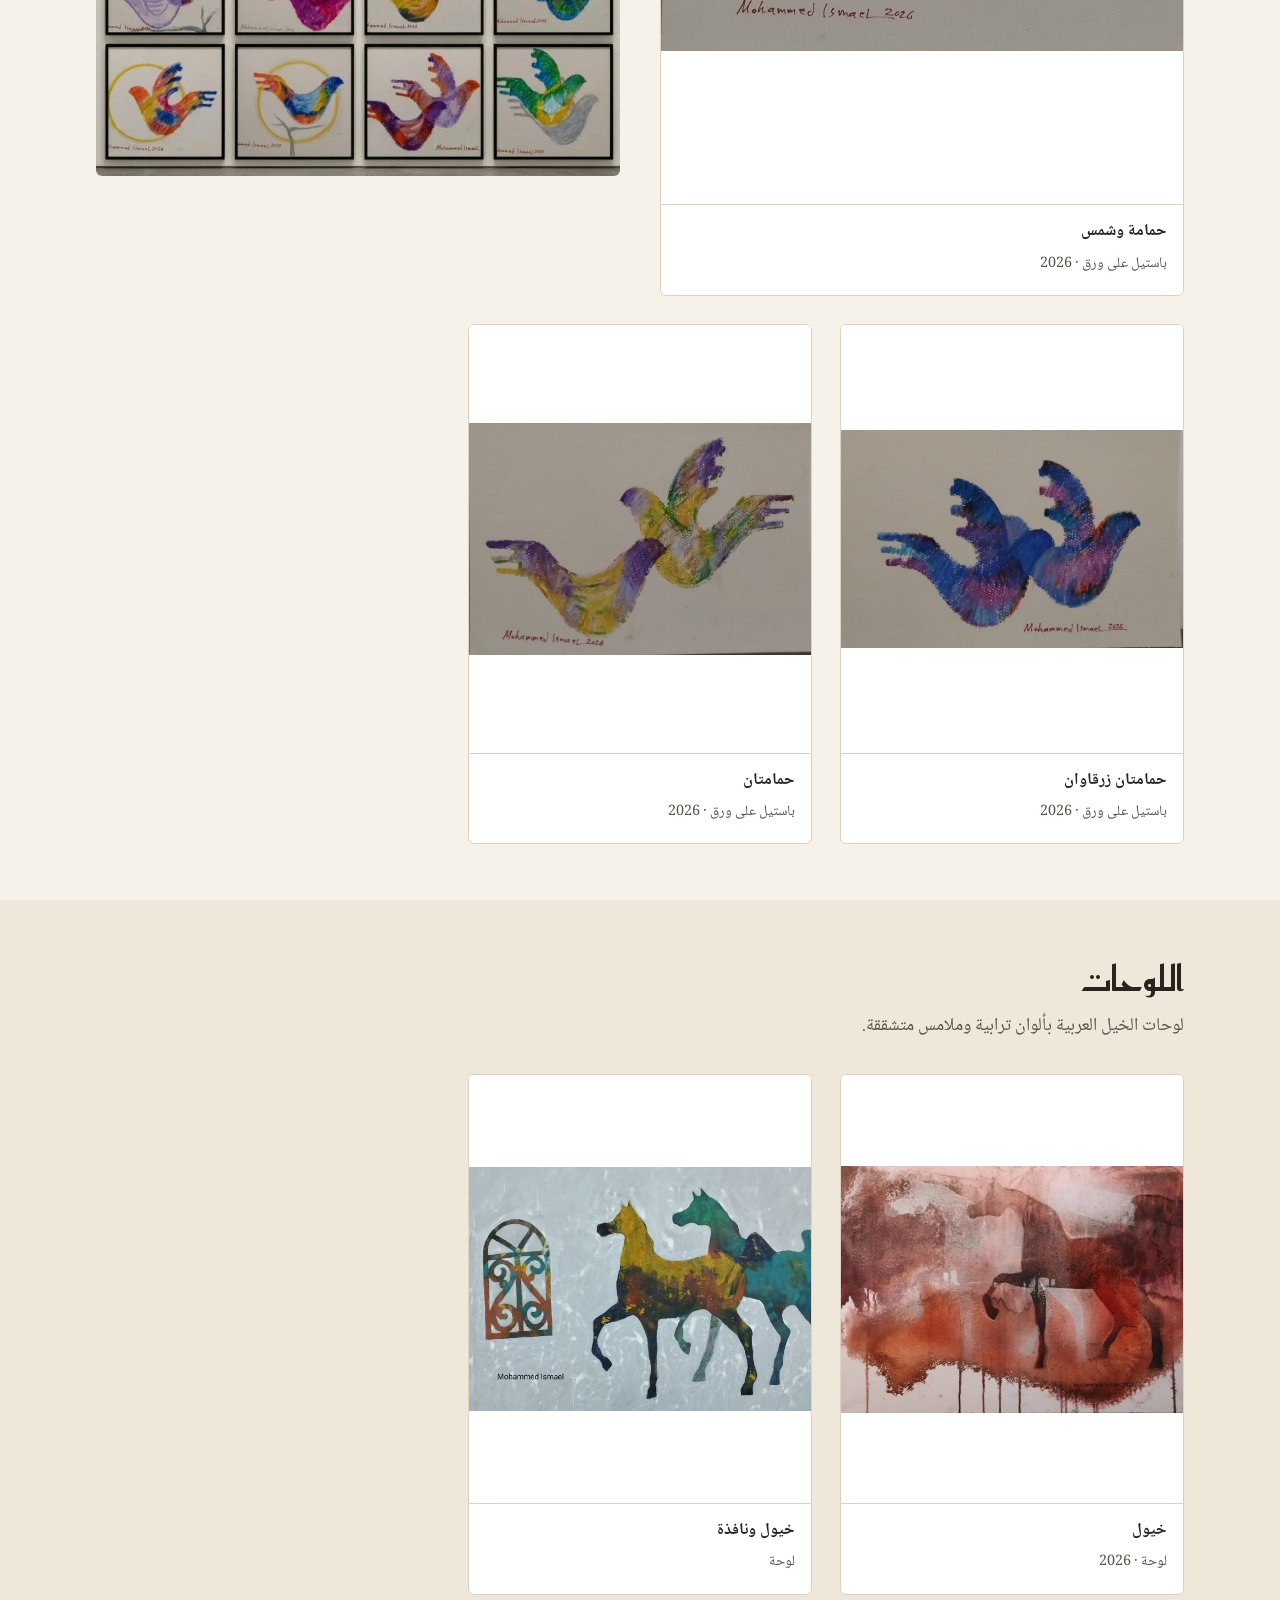
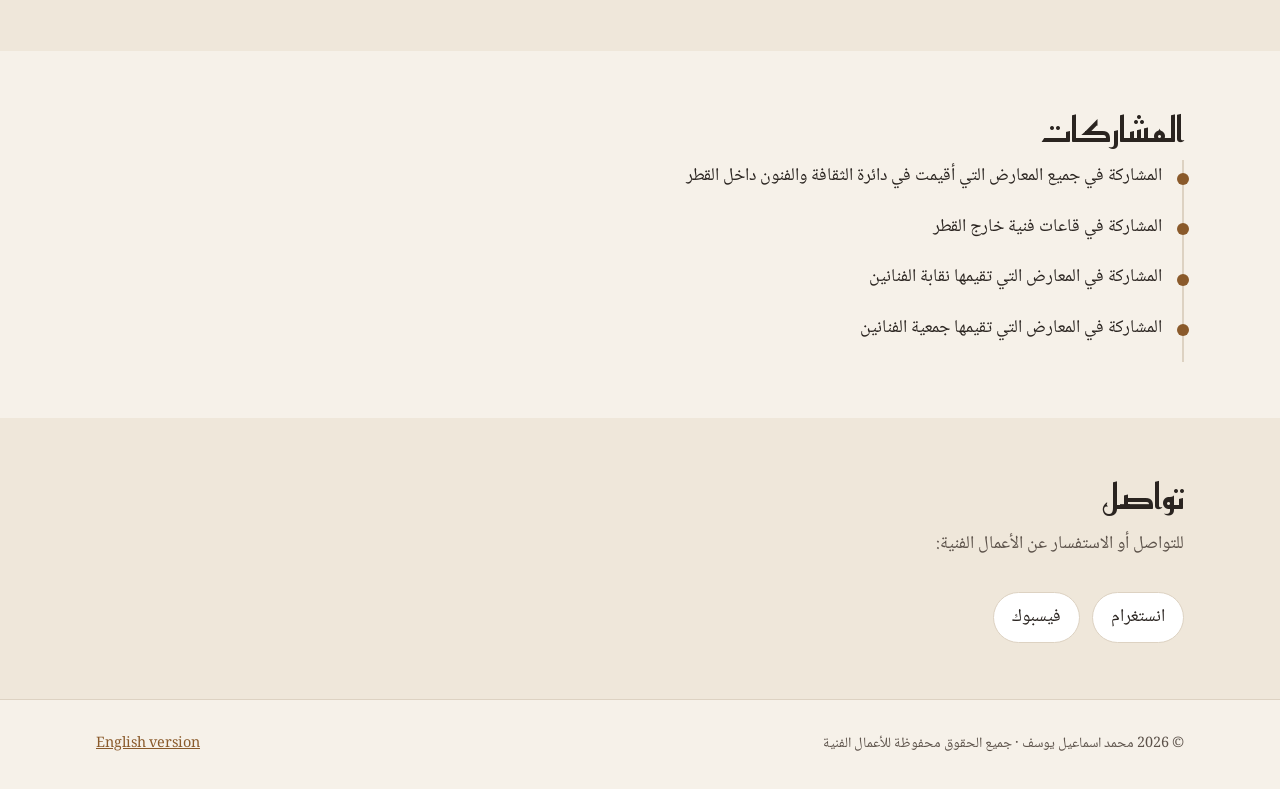
==== commit 6e3ab574: "Add no-hamza name spelling (محمد اسماعيل يوسف)" ====
--- a/index.html
+++ b/index.html
@@ -3,16 +3,16 @@
 <head>
   <meta charset="utf-8">
   <meta name="viewport" content="width=device-width, initial-scale=1">
-  <title>محمد إسماعيل يوسف | نحات وفنان تشكيلي</title>
-  <meta name="description" content="الموقع الرسمي للفنان محمد إسماعيل يوسف (Mohammed Ismael)، نحات وفنان تشكيلي عراقي. نُصب وجداريات في جامعة الأنبار، ومنحوتات الحديد المستوحاة من شعر نزار قباني، وسلسلة الحمام، ولوحات الخيول.">
-  <meta name="author" content="محمد إسماعيل يوسف">
+  <title>محمد اسماعيل يوسف | نحات وفنان تشكيلي</title>
+  <meta name="description" content="الموقع الرسمي للفنان محمد اسماعيل يوسف (محمد إسماعيل يوسف · Mohammed Ismael)، نحات وفنان تشكيلي عراقي. نُصب وجداريات في جامعة الأنبار، ومنحوتات الحديد المستوحاة من شعر نزار قباني، وسلسلة الحمام، ولوحات الخيول.">
+  <meta name="author" content="محمد اسماعيل يوسف">
   <link rel="canonical" href="https://mohammedismael-art.github.io/">
   <link rel="alternate" hreflang="ar" href="https://mohammedismael-art.github.io/">
   <link rel="alternate" hreflang="en" href="https://mohammedismael-art.github.io/en/">
   <link rel="alternate" hreflang="x-default" href="https://mohammedismael-art.github.io/">
 
   <meta property="og:type" content="profile">
-  <meta property="og:title" content="محمد إسماعيل يوسف | نحات وفنان تشكيلي">
+  <meta property="og:title" content="محمد اسماعيل يوسف | نحات وفنان تشكيلي">
   <meta property="og:description" content="منحوتات ونُصب ولوحات الفنان محمد إسماعيل يوسف.">
   <meta property="og:url" content="https://mohammedismael-art.github.io/">
   <meta property="og:image" content="https://mohammedismael-art.github.io/images/artist-mohammed-ismael-studio.jpg">
@@ -32,7 +32,7 @@
         "@type": "ProfilePage",
         "@id": "https://mohammedismael-art.github.io/#profile",
         "url": "https://mohammedismael-art.github.io/",
-        "name": "محمد إسماعيل يوسف | نحات وفنان تشكيلي",
+        "name": "محمد اسماعيل يوسف | نحات وفنان تشكيلي",
         "inLanguage": "ar",
         "mainEntity": { "@id": "https://mohammedismael-art.github.io/#person" }
       },
@@ -40,7 +40,7 @@
         "@type": "Person",
         "@id": "https://mohammedismael-art.github.io/#person",
         "name": "محمد إسماعيل يوسف",
-        "alternateName": ["Mohammed Ismael", "Mohammed Ismael Yousif", "Mohammed Ismaeil", "Mohammed Asmaeil", "محمد إسماعيل", "محمد اسماعيل"],
+        "alternateName": ["Mohammed Ismael", "Mohammed Ismael Yousif", "Mohammed Ismaeil", "Mohammed Asmaeil", "محمد اسماعيل يوسف", "محمد إسماعيل", "محمد اسماعيل"],
         "gender": "Male",
         "url": "https://mohammedismael-art.github.io/",
         "image": "https://mohammedismael-art.github.io/images/artist-mohammed-ismael-studio.jpg",
@@ -168,7 +168,7 @@
 
 <header class="site-header">
   <div class="wrap">
-    <a class="brand" href="./">محمد إسماعيل يوسف</a>
+    <a class="brand" href="./">محمد اسماعيل يوسف</a>
     <nav class="nav" aria-label="القائمة">
       <a href="#about">نبذة</a>
       <a href="#sculpture">المنحوتات</a>
@@ -205,7 +205,7 @@
     <div class="wrap">
       <h2>نبذة</h2>
       <p class="section-intro">
-        محمد إسماعيل يوسف فنان تشكيلي ونحات عراقي.
+        محمد اسماعيل يوسف (محمد إسماعيل يوسف) فنان تشكيلي ونحات عراقي.
         تجمع أعماله بين النحت والرسم: نُصب وجداريات في جامعة الأنبار، ومنحوتات خطية من الحديد تحوّل أبيات نزار قباني إلى أشكال في الفراغ،
         وسلسلة لوحات ومنحوتات للحمامة بوصفها رمزاً للسلام والحرية، ولوحات للخيل العربية بألوان ترابية وملامس غنية.
       </p>
@@ -224,23 +224,23 @@
       <p class="section-intro">منحوتات من الحديد بارتفاع 60 سم، كل واحدة منها مستوحاة من قصيدة لنزار قباني، إلى جانب منحوتات الحمام.</p>
       <div class="gallery">
         <figure>
-          <a href="images/iron-sculpture-coffee-cup.jpg"><img src="images/iron-sculpture-coffee-cup.jpg" width="960" height="1280" loading="lazy" alt="منحوتة حديد لامرأة تحمل فنجاناً تعلوها نجمة، للفنان محمد إسماعيل"></a>
+          <a href="images/iron-sculpture-coffee-cup.jpg"><img src="images/iron-sculpture-coffee-cup.jpg" width="960" height="1280" loading="lazy" alt="منحوتة حديد لامرأة تحمل فنجاناً تعلوها نجمة، للفنان محمد اسماعيل يوسف"></a>
           <figcaption><strong>قارئة الفنجان</strong><span>حديد · ارتفاع 60 سم · 2026 · من وحي نزار قباني</span></figcaption>
         </figure>
         <figure>
-          <a href="images/iron-sculpture-woman-dove.jpg"><img src="images/iron-sculpture-woman-dove.jpg" width="960" height="1280" loading="lazy" alt="منحوتة حديد لامرأة تحتضن عصفوراً، للفنان محمد إسماعيل"></a>
+          <a href="images/iron-sculpture-woman-dove.jpg"><img src="images/iron-sculpture-woman-dove.jpg" width="960" height="1280" loading="lazy" alt="منحوتة حديد لامرأة تحتضن عصفوراً، للفنان محمد اسماعيل يوسف"></a>
           <figcaption><strong>امرأة وعصفور</strong><span>حديد · ارتفاع 60 سم · 2026 · من وحي نزار قباني</span></figcaption>
         </figure>
         <figure>
-          <a href="images/iron-sculpture-spirals.jpg"><img src="images/iron-sculpture-spirals.jpg" width="961" height="1280" loading="lazy" alt="منحوتة حديد بخطوط حلزونية تمثل الشعر المتطاير، للفنان محمد إسماعيل"></a>
+          <a href="images/iron-sculpture-spirals.jpg"><img src="images/iron-sculpture-spirals.jpg" width="961" height="1280" loading="lazy" alt="منحوتة حديد بخطوط حلزونية تمثل الشعر المتطاير، للفنان محمد اسماعيل يوسف"></a>
           <figcaption><strong>الشعر الغجري</strong><span>حديد · ارتفاع 60 سم · 2026 · من وحي نزار قباني</span></figcaption>
         </figure>
         <figure>
-          <a href="images/iron-sculpture-comb.jpg"><img src="images/iron-sculpture-comb.jpg" width="960" height="1280" loading="lazy" alt="منحوتة حديد لوجه امرأة بشعر متموج ومشط، للفنان محمد إسماعيل"></a>
+          <a href="images/iron-sculpture-comb.jpg"><img src="images/iron-sculpture-comb.jpg" width="960" height="1280" loading="lazy" alt="منحوتة حديد لوجه امرأة بشعر متموج ومشط، للفنان محمد اسماعيل يوسف"></a>
           <figcaption><strong>المشط العاجي</strong><span>حديد · من وحي نزار قباني</span></figcaption>
         </figure>
         <figure>
-          <a href="images/bronze-doves-sculpture.jpg"><img src="images/bronze-doves-sculpture.jpg" width="1176" height="1280" loading="lazy" alt="منحوتة حمامتين متلاصقتين على قاعدة، للفنان محمد إسماعيل"></a>
+          <a href="images/bronze-doves-sculpture.jpg"><img src="images/bronze-doves-sculpture.jpg" width="1176" height="1280" loading="lazy" alt="منحوتة حمامتين متلاصقتين على قاعدة، للفنان محمد اسماعيل يوسف"></a>
           <figcaption><strong>حمامتان</strong><span>منحوتة</span></figcaption>
         </figure>
       </div>
@@ -293,7 +293,7 @@
         </p>
         <div class="gallery">
           <figure>
-            <a href="images/dove-and-sun-pastel.jpg"><img src="images/dove-and-sun-pastel.jpg" width="1585" height="1048" loading="lazy" alt="لوحة حمامة بالوردي والبنفسجي داخل دائرة برتقالية، محمد إسماعيل 2026"></a>
+            <a href="images/dove-and-sun-pastel.jpg"><img src="images/dove-and-sun-pastel.jpg" width="1585" height="1048" loading="lazy" alt="لوحة حمامة بالوردي والبنفسجي داخل دائرة برتقالية، محمد اسماعيل يوسف 2026"></a>
             <figcaption><strong>حمامة وشمس</strong><span>باستيل على ورق · 2026</span></figcaption>
           </figure>
         </div>
@@ -304,11 +304,11 @@
     <div class="wrap" style="margin-top:28px">
       <div class="gallery">
         <figure>
-          <a href="images/two-doves-blue-pastel.jpg"><img src="images/two-doves-blue-pastel.jpg" width="1599" height="1019" loading="lazy" alt="لوحة حمامتين بالأزرق والبنفسجي، محمد إسماعيل 2026"></a>
+          <a href="images/two-doves-blue-pastel.jpg"><img src="images/two-doves-blue-pastel.jpg" width="1599" height="1019" loading="lazy" alt="لوحة حمامتين بالأزرق والبنفسجي، محمد اسماعيل يوسف 2026"></a>
           <figcaption><strong>حمامتان زرقاوان</strong><span>باستيل على ورق · 2026</span></figcaption>
         </figure>
         <figure>
-          <a href="images/two-doves-purple-yellow-pastel.jpg"><img src="images/two-doves-purple-yellow-pastel.jpg" width="1600" height="1083" loading="lazy" alt="لوحة حمامتين بالبنفسجي والأصفر، محمد إسماعيل 2026"></a>
+          <a href="images/two-doves-purple-yellow-pastel.jpg"><img src="images/two-doves-purple-yellow-pastel.jpg" width="1600" height="1083" loading="lazy" alt="لوحة حمامتين بالبنفسجي والأصفر، محمد اسماعيل يوسف 2026"></a>
           <figcaption><strong>حمامتان</strong><span>باستيل على ورق · 2026</span></figcaption>
         </figure>
       </div>
@@ -321,11 +321,11 @@
       <p class="section-intro">لوحات الخيل العربية بألوان ترابية وملامس متشققة.</p>
       <div class="gallery">
         <figure>
-          <a href="images/horses-painting-earth-tones.jpg"><img src="images/horses-painting-earth-tones.jpg" width="1080" height="780" loading="lazy" alt="لوحة خيول بألوان بنية وبرتقالية متدفقة، محمد إسماعيل 2026"></a>
+          <a href="images/horses-painting-earth-tones.jpg"><img src="images/horses-painting-earth-tones.jpg" width="1080" height="780" loading="lazy" alt="لوحة خيول بألوان بنية وبرتقالية متدفقة، محمد اسماعيل يوسف 2026"></a>
           <figcaption><strong>خيول</strong><span>لوحة · 2026</span></figcaption>
         </figure>
         <figure>
-          <a href="images/horses-and-window-painting.jpg"><img src="images/horses-and-window-painting.jpg" width="1280" height="912" loading="lazy" alt="لوحة حصانين ملونين بجانب نافذة تراثية، محمد إسماعيل"></a>
+          <a href="images/horses-and-window-painting.jpg"><img src="images/horses-and-window-painting.jpg" width="1280" height="912" loading="lazy" alt="لوحة حصانين ملونين بجانب نافذة تراثية، محمد اسماعيل يوسف"></a>
           <figcaption><strong>خيول ونافذة</strong><span>لوحة</span></figcaption>
         </figure>
       </div>
@@ -358,7 +358,7 @@
 
 <footer>
   <div class="wrap">
-    <span>© 2026 محمد إسماعيل يوسف · جميع الحقوق محفوظة للأعمال الفنية</span>
+    <span>© 2026 محمد اسماعيل يوسف · جميع الحقوق محفوظة للأعمال الفنية</span>
     <a href="en/" lang="en" hreflang="en">English version</a>
   </div>
 </footer>
